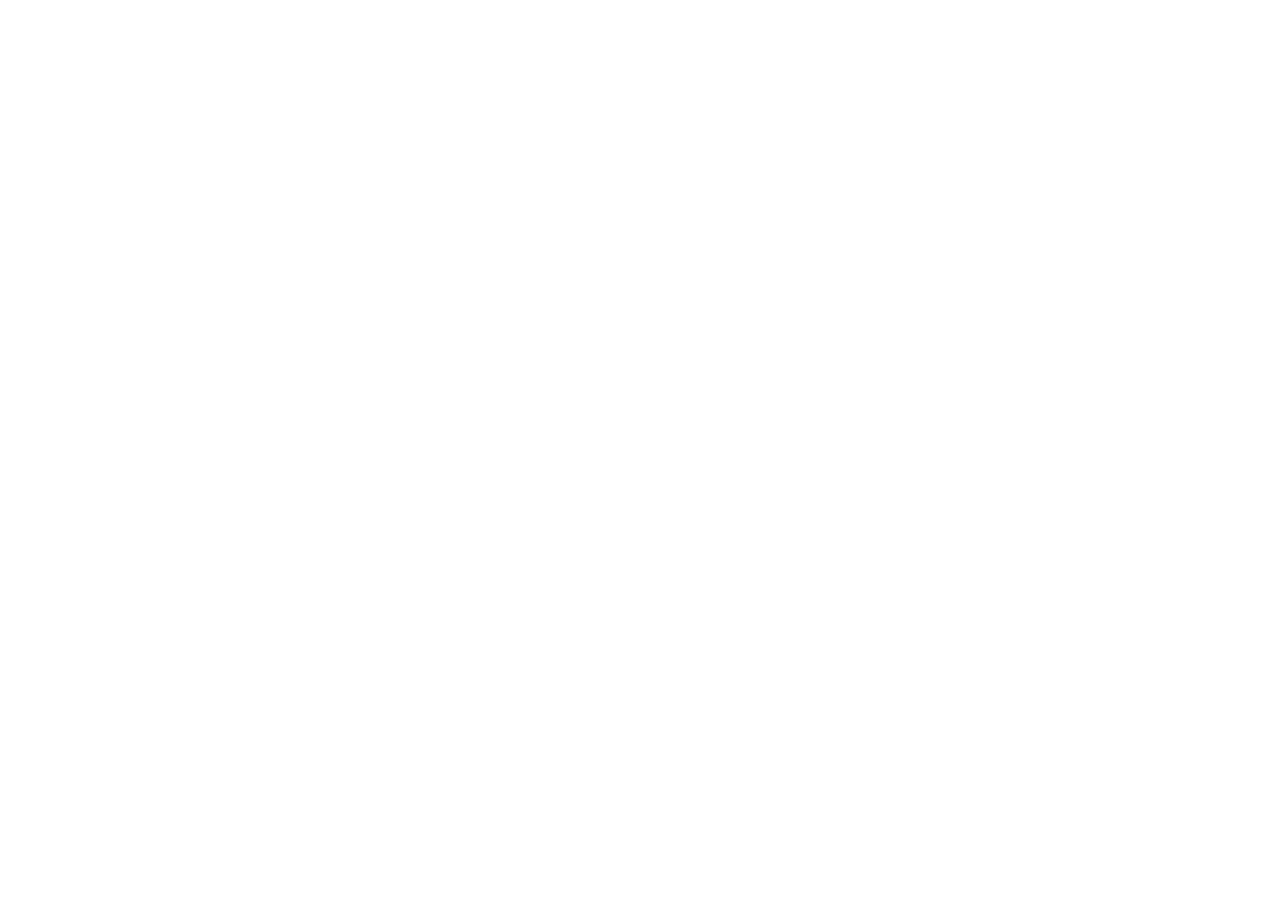
==== index.html @ 1a0d936d "d" ====
<!DOCTYPE html>
<html lang="en">
<head>
    <meta charset="UTF-8">
    <meta http-equiv="X-UA-Compatible" content="IE=edge">
    <meta name="viewport" content="width=device-width, initial-scale=1.0">
    <title>World Cup Website</title>

    <!-- Google Font -->
    <link rel="preconnect" href="https://fonts.googleapis.com">
    <link rel="preconnect" href="https://fonts.gstatic.com" crossorigin>
    <link href="https://fonts.googleapis.com/css2?family=Poppins:wght@400;700&display=swap" rel="stylesheet">

    <!-- Font Awesome -->
    <link rel="stylesheet" href="https://cdnjs.cloudflare.com/ajax/libs/font-awesome/6.1.1/css/all.min.css" />

    <!-- CSS -->
    <link rel="stylesheet" href="css/style.css">
</head>
<body>
    
</body>
</html>
---- css/style.css ----
/* Body Css */
body{
    font-family: 'Poppins', sans-serif;
    margin: 0;
    padding: 0;
}
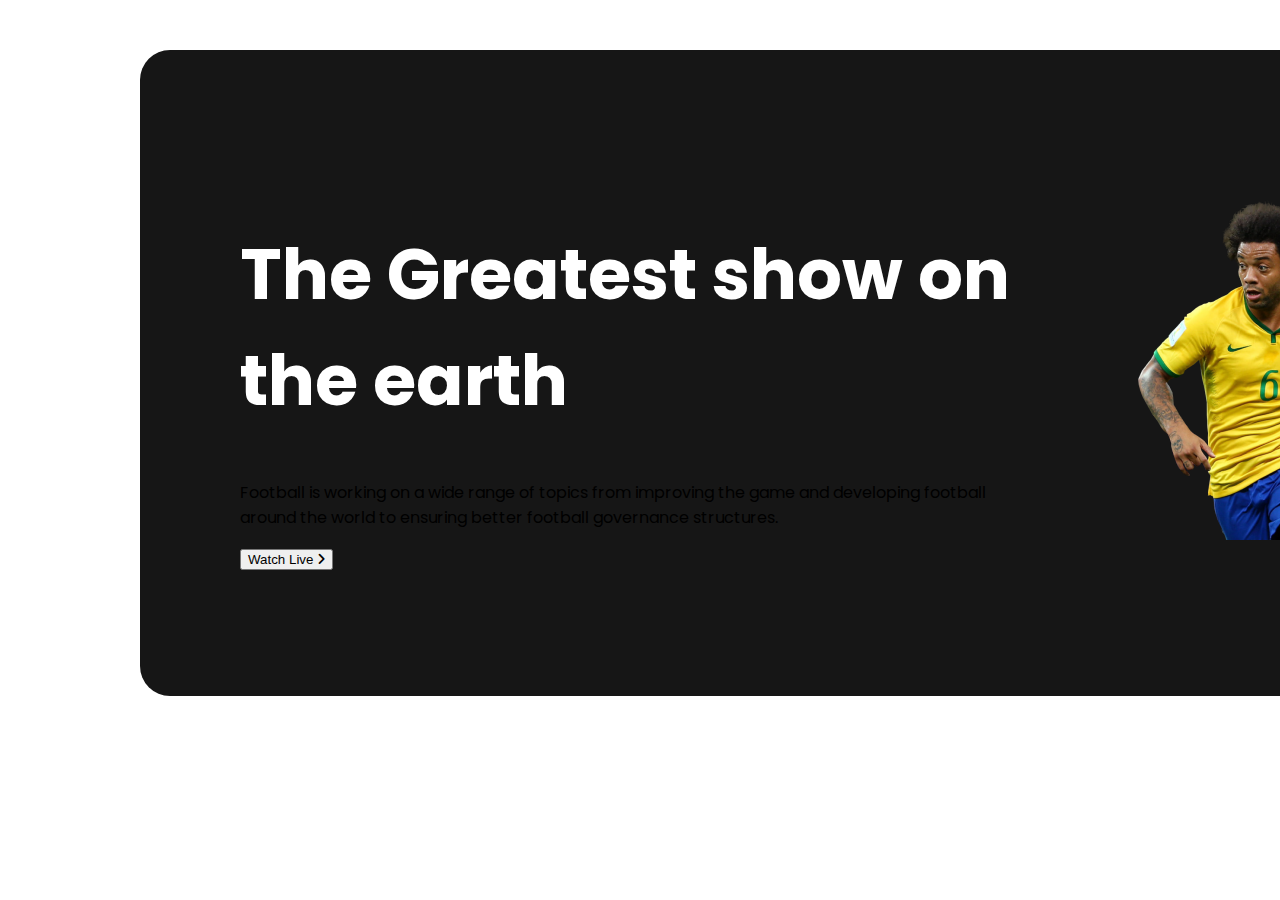
==== commit 3333a477: "addes SOme" ====
--- a/index.html
+++ b/index.html
@@ -18,6 +18,16 @@
     <link rel="stylesheet" href="css/style.css">
 </head>
 <body>
-    
+    <!-- Header -->
+    <header>
+        <div class="header-left">
+            <h1>The Greatest show on the earth</h1>
+            <p>Football is working on a wide range of topics from improving the game and developing football around the world to ensuring better football governance structures.</p>
+            <button>Watch Live <i class="fa-solid fa-angle-right"></i></button>
+        </div>
+        <div class="header-right">
+            <img src="img/Banner Image.png" alt="">
+        </div>
+    </header>
 </body>
 </html>--- a/css/style.css
+++ b/css/style.css
@@ -3,4 +3,29 @@
     font-family: 'Poppins', sans-serif;
     margin: 0;
     padding: 0;
+}
+
+
+/* HEADER */
+header{
+    background-color: #161616;
+    border-radius: 30px;
+    width: 1321px;
+    height: 646px;
+    align-items: center;
+    display: flex;
+    margin: 0 auto;
+    position: absolute;
+    left: 140px;
+    top: 50px;
+
+}
+
+
+.header-left{
+    margin: 0 100px;
+}
+.header-left h1{
+    font-size: 70px;
+    color: #fff;
 }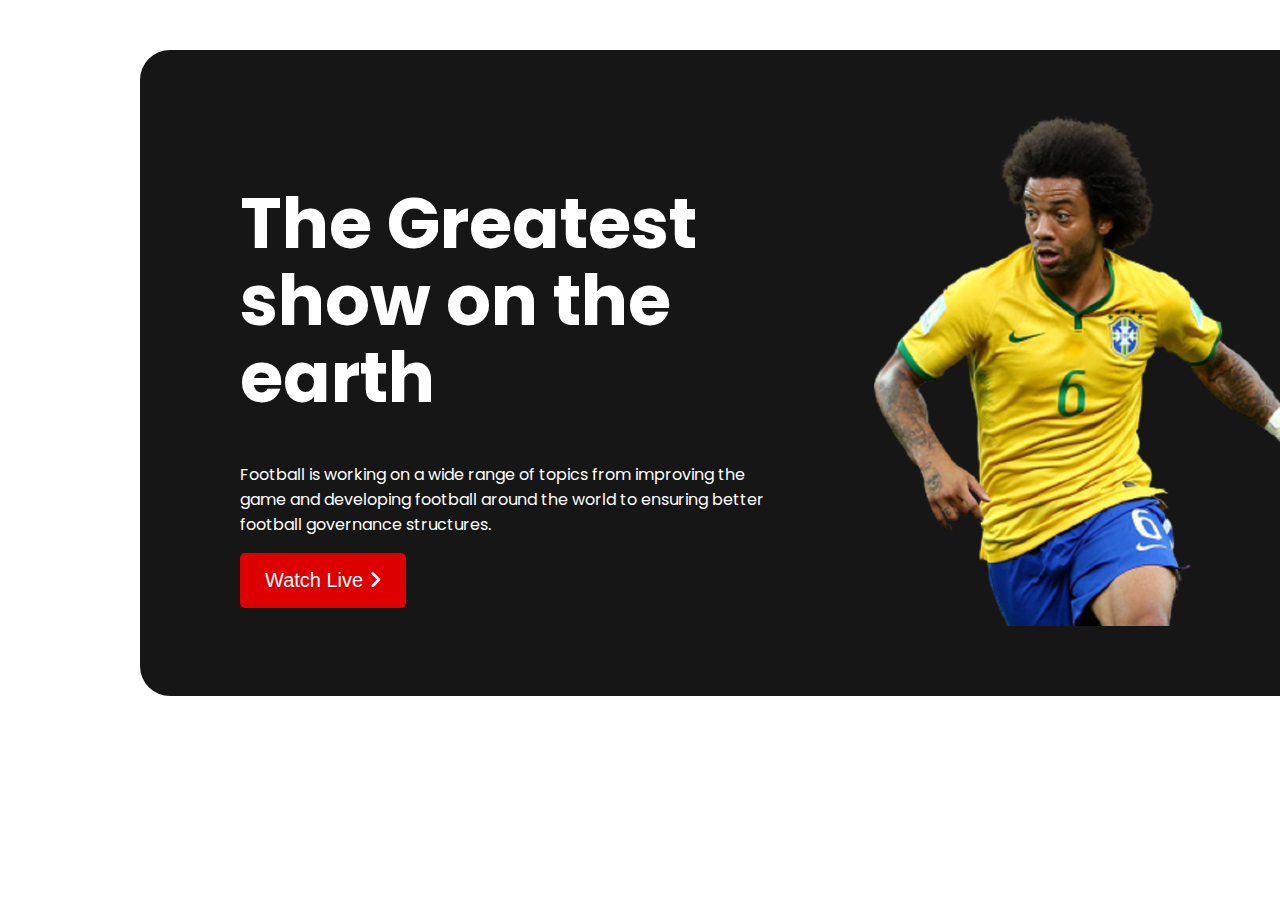
==== commit f8fe4609: "header" ====
--- a/index.html
+++ b/index.html
@@ -23,10 +23,10 @@
         <div class="header-left">
             <h1>The Greatest show on the earth</h1>
             <p>Football is working on a wide range of topics from improving the game and developing football around the world to ensuring better football governance structures.</p>
-            <button>Watch Live <i class="fa-solid fa-angle-right"></i></button>
+            <button class="button">Watch Live <i class="fa-solid fa-angle-right"></i></button>
         </div>
         <div class="header-right">
-            <img src="img/Banner Image.png" alt="">
+            <img src="img/Banner-img.png" alt="">
         </div>
     </header>
 </body>
--- a/css/style.css
+++ b/css/style.css
@@ -21,11 +21,29 @@
 
 }
 
-
 .header-left{
     margin: 0 100px;
+    /* margin: 0 100px 0 100px; */
 }
 .header-left h1{
     font-size: 70px;
     color: #fff;
+    line-height: 1.1em;
+}
+.header-left p{
+    color: #fff;
+}
+
+.button{
+    color: #fff;
+    background-color: #DD0000;
+    border-radius: 5px;
+    padding: 16px 25px;
+    border: none;
+    font-size: 20px;
+}
+
+
+.header-right img{
+    margin-right: 100px;
 }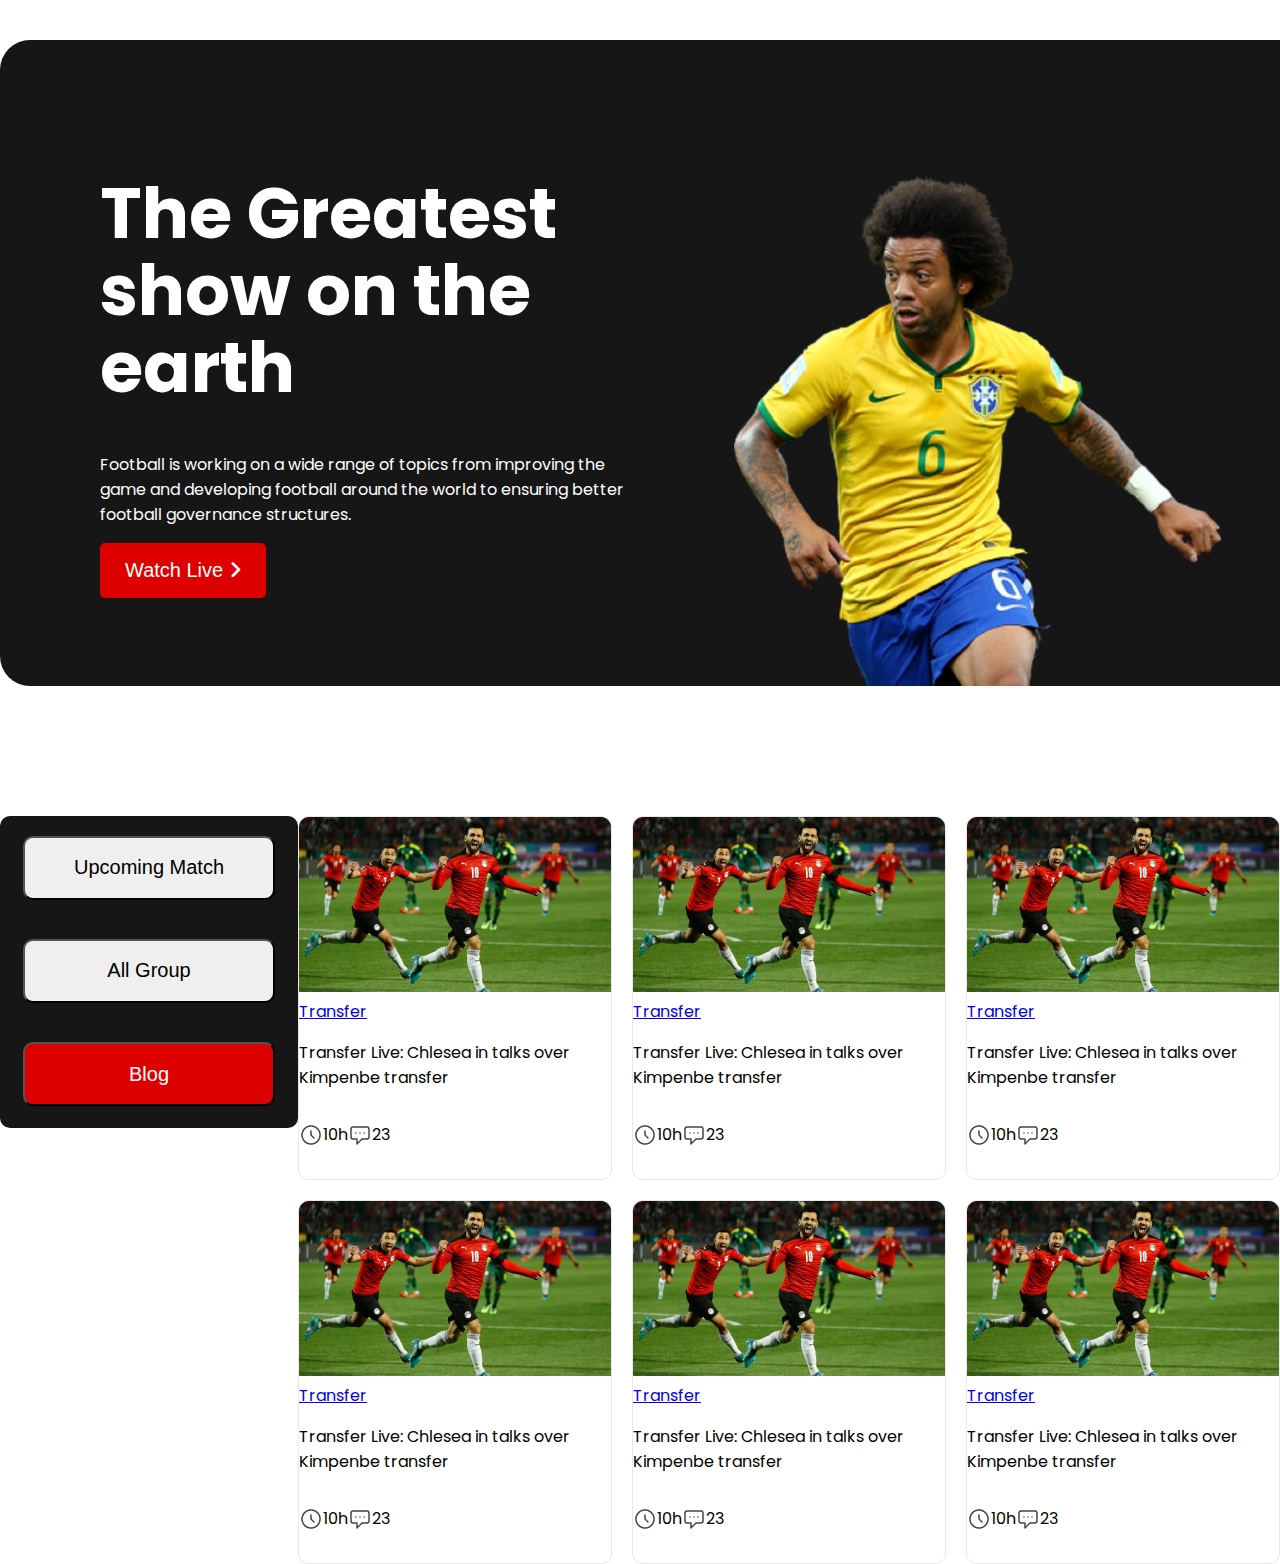
==== commit 53419ae3: "add some" ====
--- a/index.html
+++ b/index.html
@@ -18,16 +18,119 @@
     <link rel="stylesheet" href="css/style.css">
 </head>
 <body>
-    <!-- Header -->
+    <!-- HEADER -->
     <header>
-        <div class="header-left">
-            <h1>The Greatest show on the earth</h1>
-            <p>Football is working on a wide range of topics from improving the game and developing football around the world to ensuring better football governance structures.</p>
-            <button class="button">Watch Live <i class="fa-solid fa-angle-right"></i></button>
+            <div class="header-left">
+                <h1>The Greatest show on the earth</h1>
+                <p>Football is working on a wide range of topics from improving the game and developing football around the world to ensuring better football governance structures.</p>
+                <button class="button">Watch Live <i class="fa-solid fa-angle-right"></i></button>
+            </div>
+            <div class="header-right">
+                <img src="img/Banner-img.png" alt="">
+            </div>
+    </header>
+
+
+
+    <!-- BLOG -->
+    <section class="blog">
+        <div class="container">
+            <div class="main-blog">
+
+                <!-- Match Area Button -->
+                <div class="match-area">
+                    <div class="match-three-button">
+                        <button>Upcoming Match</button>
+                        <button>All Group</button>
+                        <button class="red-button">Blog</button>
+                    </div>
+                </div>
+
+                <!-- Match Content -->
+                <div class="match-content">
+
+                    <!-- Match 01 -->
+                    <div class="single-match">
+                        <img src="img/Blog Image.png" alt="">
+                        <div class="single-match-content">
+                            <a href="#">Transfer</a>
+                            <p>Transfer Live: Chlesea in talks over Kimpenbe transfer</p>
+                            <div class="match-icon">
+                                <img src="img/Time Icon.png" alt=""><p>10h</p>
+                                <img src="img/Chat Icon.png" alt=""><p>23</p>
+                            </div>
+                        </div>
+                    </div>
+
+                    <!-- Match 02 -->
+                    <div class="single-match">
+                        <img src="img/Blog Image.png" alt="">
+                        <div class="single-match-content">
+                            <a href="#">Transfer</a>
+                            <p>Transfer Live: Chlesea in talks over Kimpenbe transfer</p>
+                            <div class="match-icon">
+                                <img src="img/Time Icon.png" alt=""><p>10h</p>
+                                <img src="img/Chat Icon.png" alt=""><p>23</p>
+                            </div>
+                        </div>
+                    </div>
+
+                    <!-- Match 03 -->
+                    <div class="single-match">
+                        <img src="img/Blog Image.png" alt="">
+                        <div class="single-match-content">
+                            <a href="#">Transfer</a>
+                            <p>Transfer Live: Chlesea in talks over Kimpenbe transfer</p>
+                            <div class="match-icon">
+                                <img src="img/Time Icon.png" alt=""><p>10h</p>
+                                <img src="img/Chat Icon.png" alt=""><p>23</p>
+                            </div>
+                        </div>
+                    </div>
+
+                    <!-- Match 04 -->
+                    <div class="single-match">
+                        <img src="img/Blog Image.png" alt="">
+                        <div class="single-match-content">
+                            <a href="#">Transfer</a>
+                            <p>Transfer Live: Chlesea in talks over Kimpenbe transfer</p>
+                            <div class="match-icon">
+                                <img src="img/Time Icon.png" alt=""><p>10h</p>
+                                <img src="img/Chat Icon.png" alt=""><p>23</p>
+                            </div>
+                        </div>
+                    </div>
+
+                    <!-- Match 05 -->
+                    <div class="single-match">
+                        <img src="img/Blog Image.png" alt="">
+                        <div class="single-match-content">
+                            <a href="#">Transfer</a>
+                            <p>Transfer Live: Chlesea in talks over Kimpenbe transfer</p>
+                            <div class="match-icon">
+                                <img src="img/Time Icon.png" alt=""><p>10h</p>
+                                <img src="img/Chat Icon.png" alt=""><p>23</p>
+                            </div>
+                        </div>
+                    </div>
+
+                    <!-- Match 06 -->
+                    <div class="single-match">
+                        <img src="img/Blog Image.png" alt="">
+                        <div class="single-match-content">
+                            <a href="#">Transfer</a>
+                            <p>Transfer Live: Chlesea in talks over Kimpenbe transfer</p>
+                            <div class="match-icon">
+                                <img src="img/Time Icon.png" alt=""><p>10h</p>
+                                <img src="img/Chat Icon.png" alt=""><p>23</p>
+                            </div>
+                        </div>
+                    </div>
+
+                </div>
+
+            </div>
         </div>
-        <div class="header-right">
-            <img src="img/Banner-img.png" alt="">
-        </div>
-    </header>
+    </section>
 </body>
 </html>--- a/css/style.css
+++ b/css/style.css
@@ -1,10 +1,20 @@
-/* Body Css */
+/* Body & Common Css */
 body{
     font-family: 'Poppins', sans-serif;
     margin: 0;
     padding: 0;
 }
 
+.container{
+    max-width: 1321px;
+    margin: 0 auto;
+    margin-top: 130px;
+}
+
+.red-button{
+    color: #fff;
+    background-color: #DD0000;
+}
 
 /* HEADER */
 header{
@@ -14,10 +24,7 @@
     height: 646px;
     align-items: center;
     display: flex;
-    margin: 0 auto;
-    position: absolute;
-    left: 140px;
-    top: 50px;
+    margin: 40px auto 0;
 
 }
 
@@ -34,16 +41,72 @@
     color: #fff;
 }
 
-.button{
+ /* Header Button */
+ .button{
     color: #fff;
     background-color: #DD0000;
     border-radius: 5px;
     padding: 16px 25px;
     border: none;
     font-size: 20px;
+    cursor: pointer;
+}
+.button:hover{
+    color: #DD0000;
+    background-color: #fff;
 }
 
 
 .header-right img{
     margin-right: 100px;
+    position: relative;
+    top: 70px;
+}
+
+
+
+/* BLOG */
+.main-blog{
+    display: flex;
+}
+
+/* Match Area Button */
+.match-area{
+    width: 312px;
+    height: 312px;
+    background: #161616;
+    border-radius: 10px;
+}
+.match-three-button{
+    display: flex; 
+    align-items: center; 
+    justify-content: space-around;
+    flex-direction: column;
+    height: 310px;
+}
+.match-three-button button{
+    width: 252px;
+    height: 64px;
+    border-radius: 10px;
+    cursor: pointer;
+    font-size: 20px;
+}
+
+
+/* Match Content */
+.match-content{
+    display: grid;
+    grid-template-columns: repeat(3, 1fr);
+    grid-gap: 20px;
+}
+
+.single-match{
+    width: 312px;
+    height: 362px;
+    border: 1px solid #E8E8E8;
+    border-radius: 10px;
+}
+.match-icon{
+    display: flex;
+    align-items: center;
 }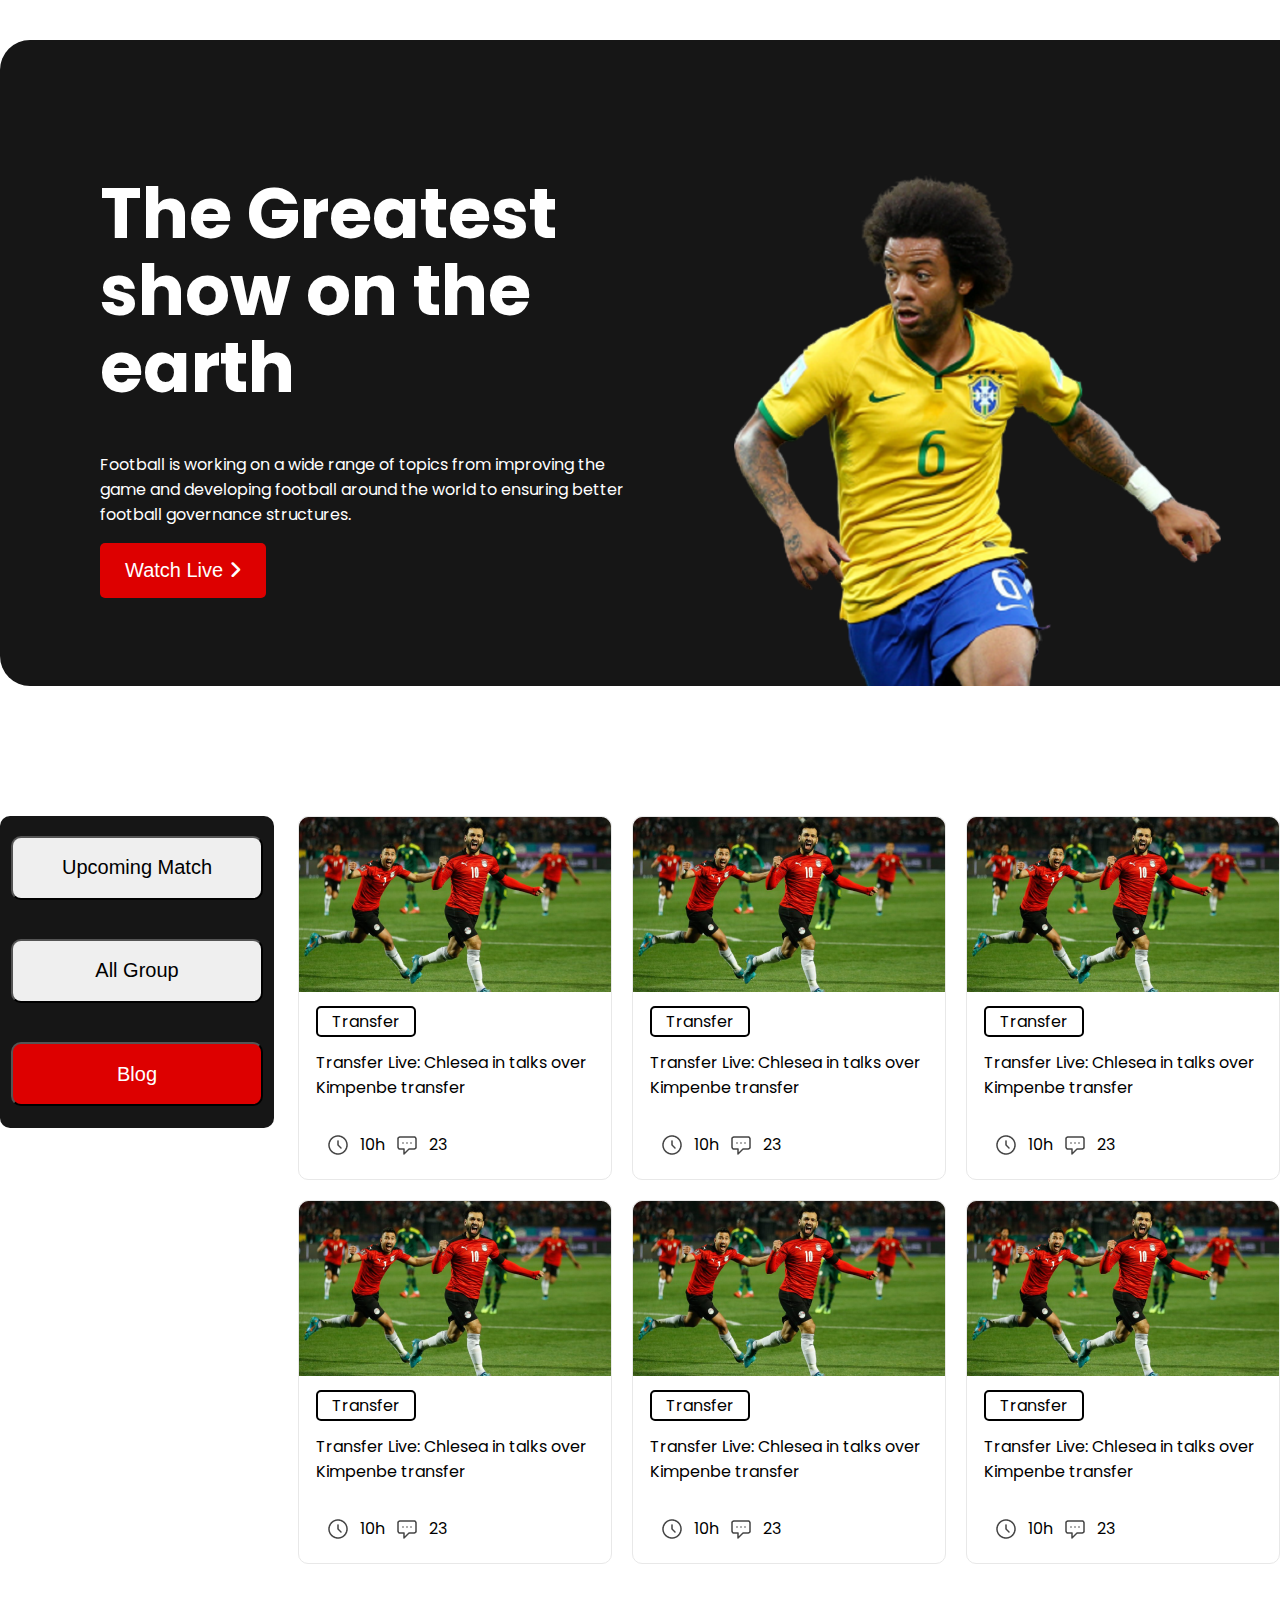
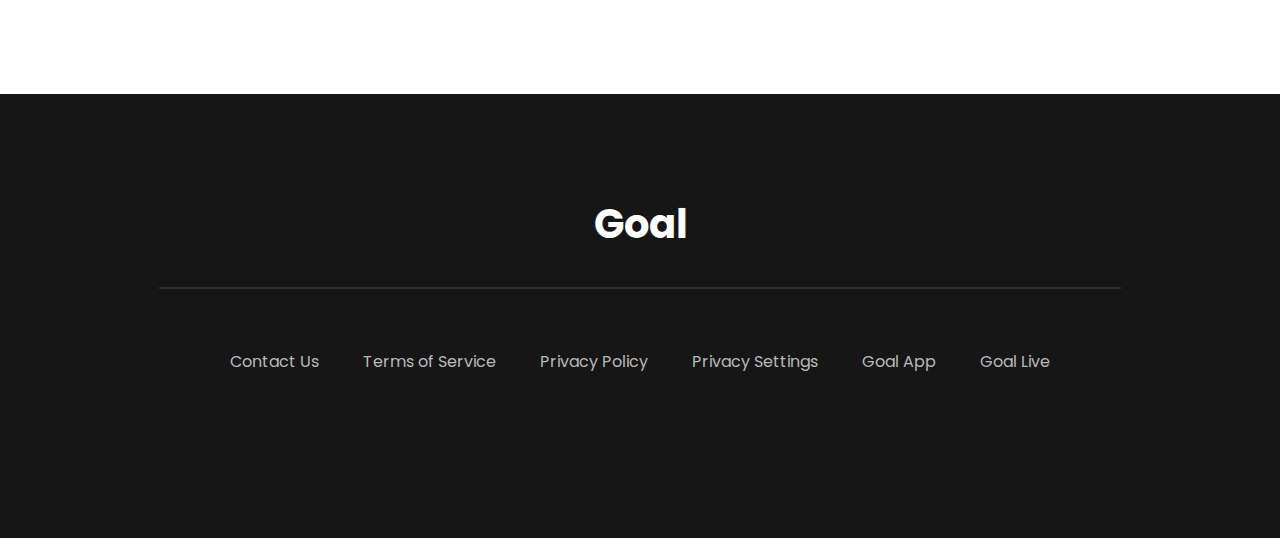
==== commit 256cea93: "add home page" ====
--- a/index.html
+++ b/index.html
@@ -132,5 +132,18 @@
             </div>
         </div>
     </section>
+    <!-- FOOTER -->
+    <footer>
+        <h2>Goal</h2>
+        <hr>
+        <div class="footer-nav">
+            <a href="#">Contact Us</a>
+            <a href="#">Terms of Service </a>
+            <a href="#">Privacy Policy</a>
+            <a href="#">Privacy Settings</a>
+            <a href="#">Goal App</a>
+            <a href="#">Goal Live</a>
+        </div>
+    </footer>
 </body>
 </html>--- a/css/style.css
+++ b/css/style.css
@@ -76,6 +76,7 @@
     height: 312px;
     background: #161616;
     border-radius: 10px;
+    margin-right: 24px;
 }
 .match-three-button{
     display: flex; 
@@ -106,7 +107,54 @@
     border: 1px solid #E8E8E8;
     border-radius: 10px;
 }
+.single-match-content{
+    padding: 10px 17px;
+}
+.single-match-content a{
+    text-decoration: none;
+    border: 2px solid #000;
+    border-radius: 1px solid #161616;
+    border-radius: 5px;
+    color: #000;
+    padding: 2px 14px;
+}
+.single-match-content p{}
 .match-icon{
     display: flex;
     align-items: center;
+}
+
+.match-icon img{
+    padding: 0 10px;
+}
+
+
+
+/* FOOTER */
+footer{
+    margin-top: 130px;
+    height: 444px;
+    background: #161616;
+    color: #fff;
+    text-align: center;
+}
+footer h2{
+    font-size: 40px;
+    padding-top: 100px;
+}
+footer hr{
+    width: 75%;
+    border: 1px solid rgba(255, 255, 255, 0.1);
+}
+.footer-nav{
+    /* margin-top: 50px; */
+    margin: 60px 0 130px;
+    /* background: #161616; */
+}
+.footer-nav a{
+    text-decoration: none;
+    padding: 0 20px;
+    color: #B9B9B9;
+    /* font-size: 13px; */
+    /* margin-top: 40px; */
 }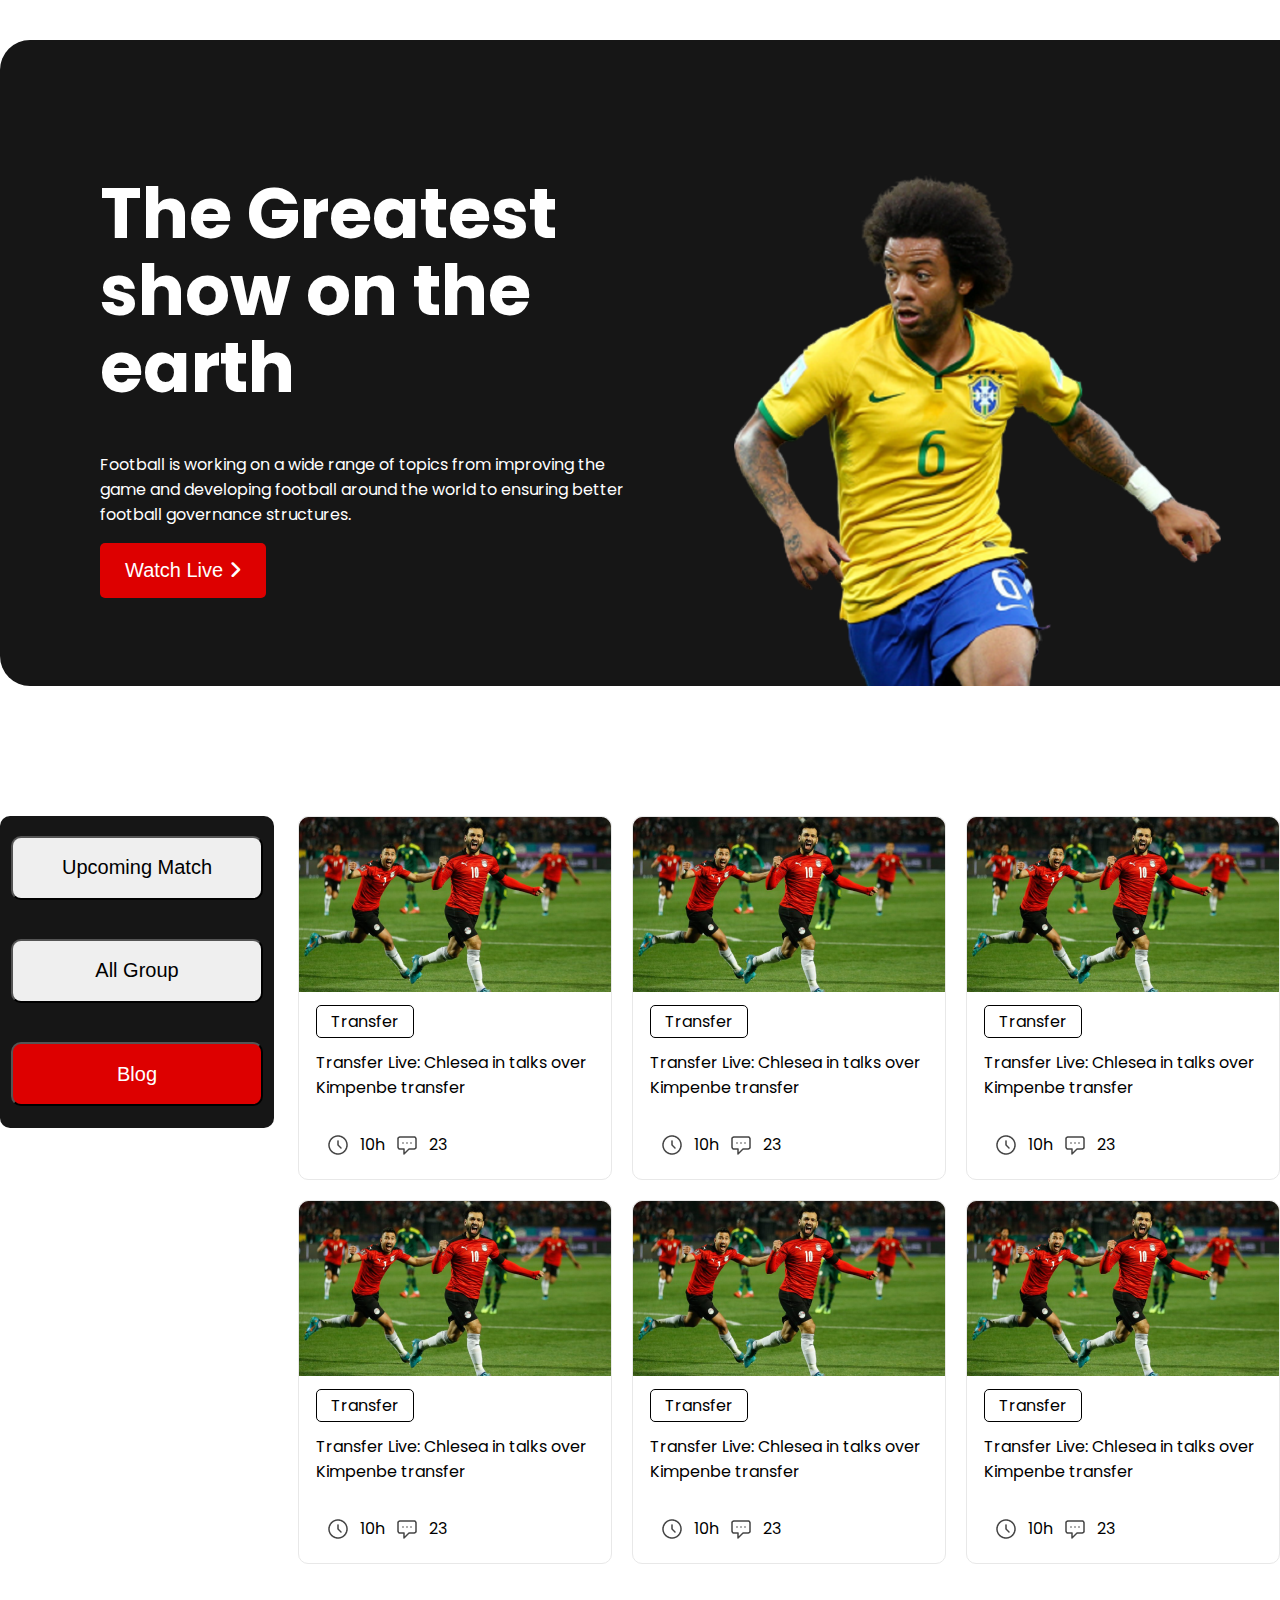
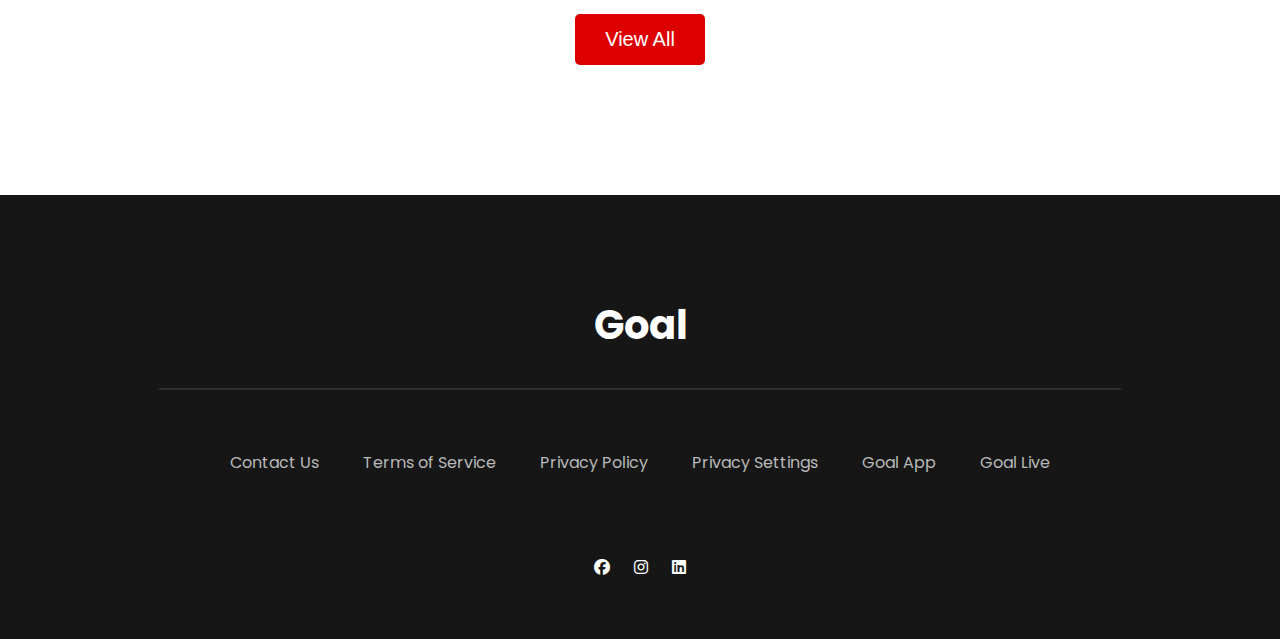
==== commit b0301ead: "add" ====
--- a/index.html
+++ b/index.html
@@ -40,9 +40,9 @@
                 <!-- Match Area Button -->
                 <div class="match-area">
                     <div class="match-three-button">
-                        <button>Upcoming Match</button>
-                        <button>All Group</button>
-                        <button class="red-button">Blog</button>
+                        <a href="match.html" target="_blank"><button>Upcoming Match</button></a>
+                        <a href="group.html" target="_blank"><button>All Group</button></a>
+                        <a href="index.html" target="_blank"><button class="red-button">Blog</button></a>
                     </div>
                 </div>
 
@@ -132,6 +132,15 @@
             </div>
         </div>
     </section>
+
+    <!-- VIEW ALL -->
+    <div class="view-all">
+        <button>View All</button>
+    </div>
+
+
+
+
     <!-- FOOTER -->
     <footer>
         <h2>Goal</h2>
@@ -144,6 +153,13 @@
             <a href="#">Goal App</a>
             <a href="#">Goal Live</a>
         </div>
+
+        <!-- Social Media -->
+        <div class="social-media">
+            <a href="https://www.facebook.com/" target="_blank"><i class="fa-brands fa-facebook"></i></a>
+            <a href="https://www.instagram.com/" target="_blank"><i class="fa-brands fa-instagram"></i></a>
+            <a href="https://www.linkedin.com/feed/" target="_blank"><i class="fa-brands fa-linkedin"></i></a>
+        </div>
     </footer>
 </body>
 </html>--- a/css/style.css
+++ b/css/style.css
@@ -30,7 +30,6 @@
 
 .header-left{
     margin: 0 100px;
-    /* margin: 0 100px 0 100px; */
 }
 .header-left h1{
     font-size: 70px;
@@ -112,11 +111,11 @@
 }
 .single-match-content a{
     text-decoration: none;
-    border: 2px solid #000;
+    border: 1px solid #000;
     border-radius: 1px solid #161616;
     border-radius: 5px;
     color: #000;
-    padding: 2px 14px;
+    padding: 4px 14px;
 }
 .single-match-content p{}
 .match-icon{
@@ -129,6 +128,22 @@
 }
 
 
+
+/* VIEW ALL */
+.view-all{
+    text-align: center;
+}
+.view-all button{
+    padding: 14px 30px;
+    cursor: pointer;
+    margin-top: 50px;
+    background-color: #DD0000;
+    border: none;
+    border-radius: 5px;
+    color: #fff;
+    font-size: 20px;
+    /* font-weight: 400; */
+}
 
 /* FOOTER */
 footer{
@@ -147,14 +162,23 @@
     border: 1px solid rgba(255, 255, 255, 0.1);
 }
 .footer-nav{
-    /* margin-top: 50px; */
-    margin: 60px 0 130px;
-    /* background: #161616; */
+    margin: 60px 0 80px;
 }
 .footer-nav a{
     text-decoration: none;
     padding: 0 20px;
     color: #B9B9B9;
-    /* font-size: 13px; */
-    /* margin-top: 40px; */
-}+}
+
+/* Social Media */
+.social-media{}
+.social-media a{
+    color: #fff;
+    margin: 0 10px;
+}
+
+
+
+/* HOME PAGE RESPONSIVE */
+
+/* Mobile */